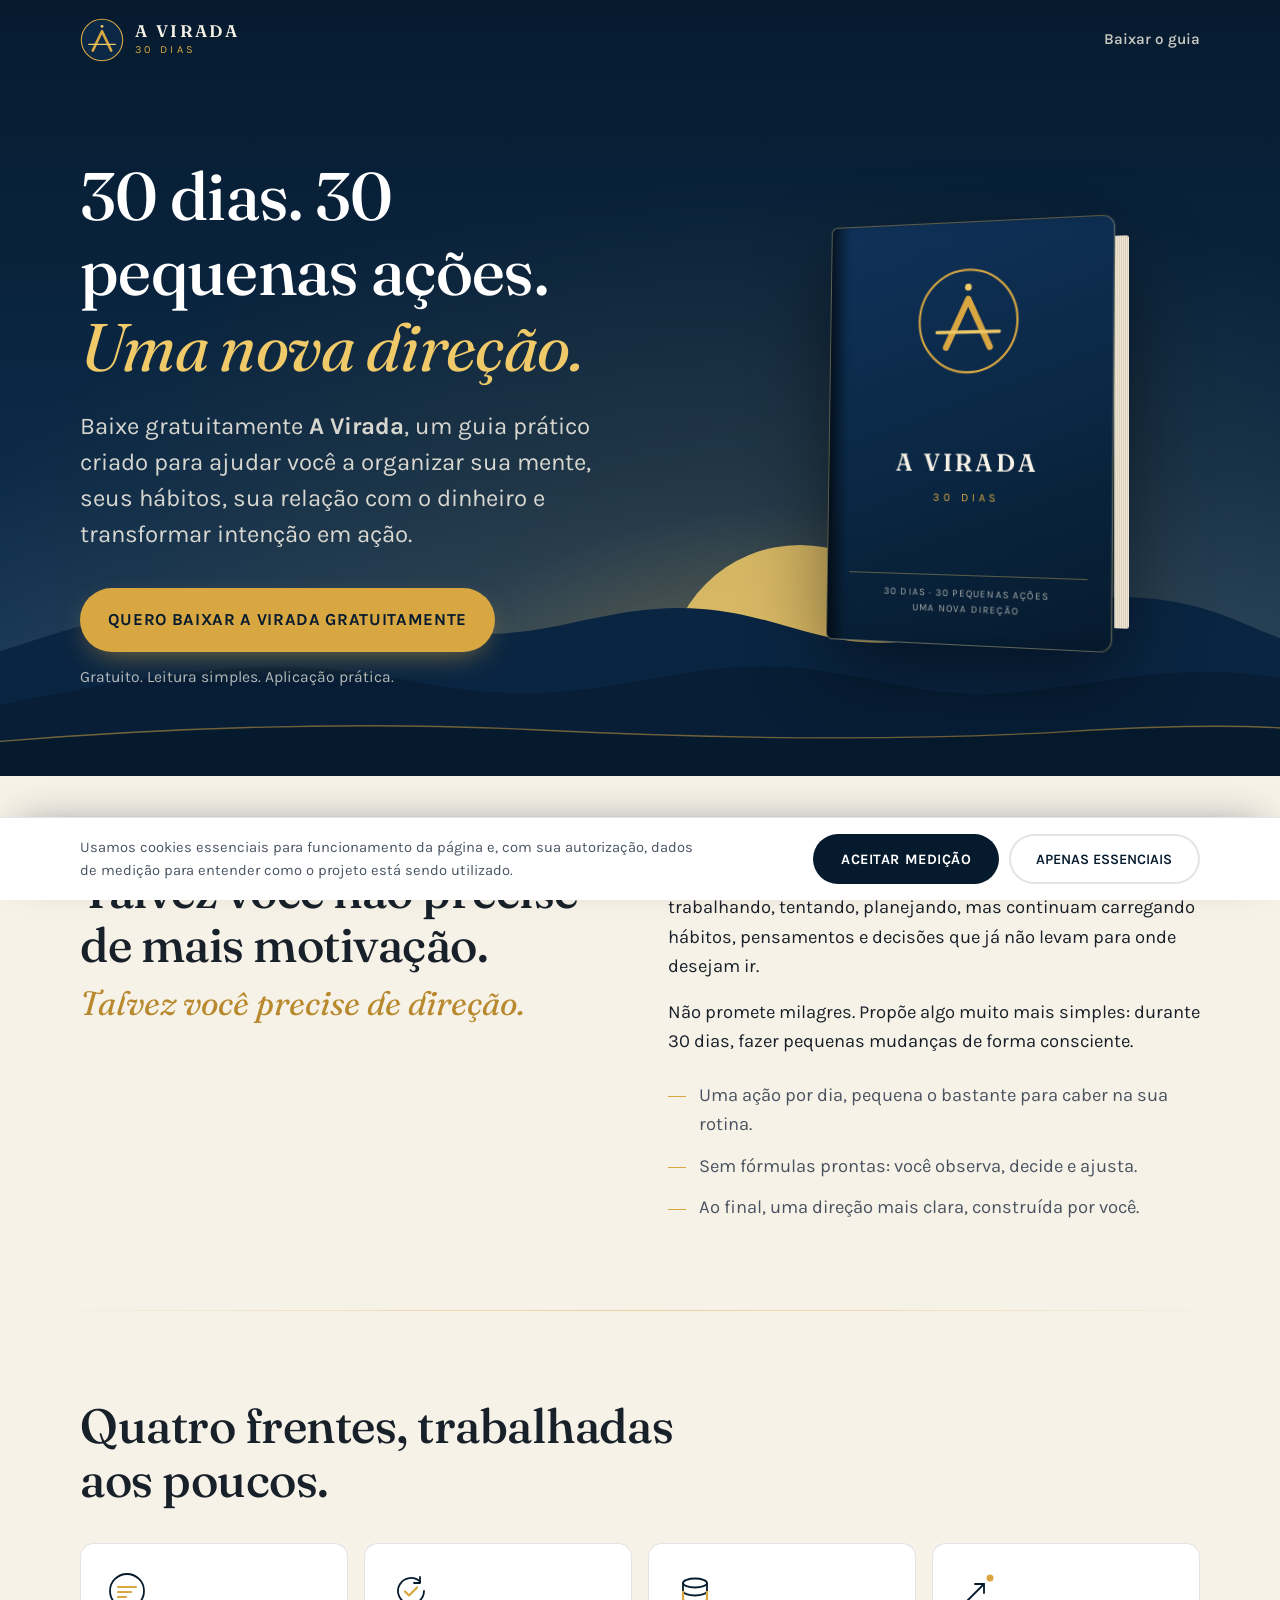
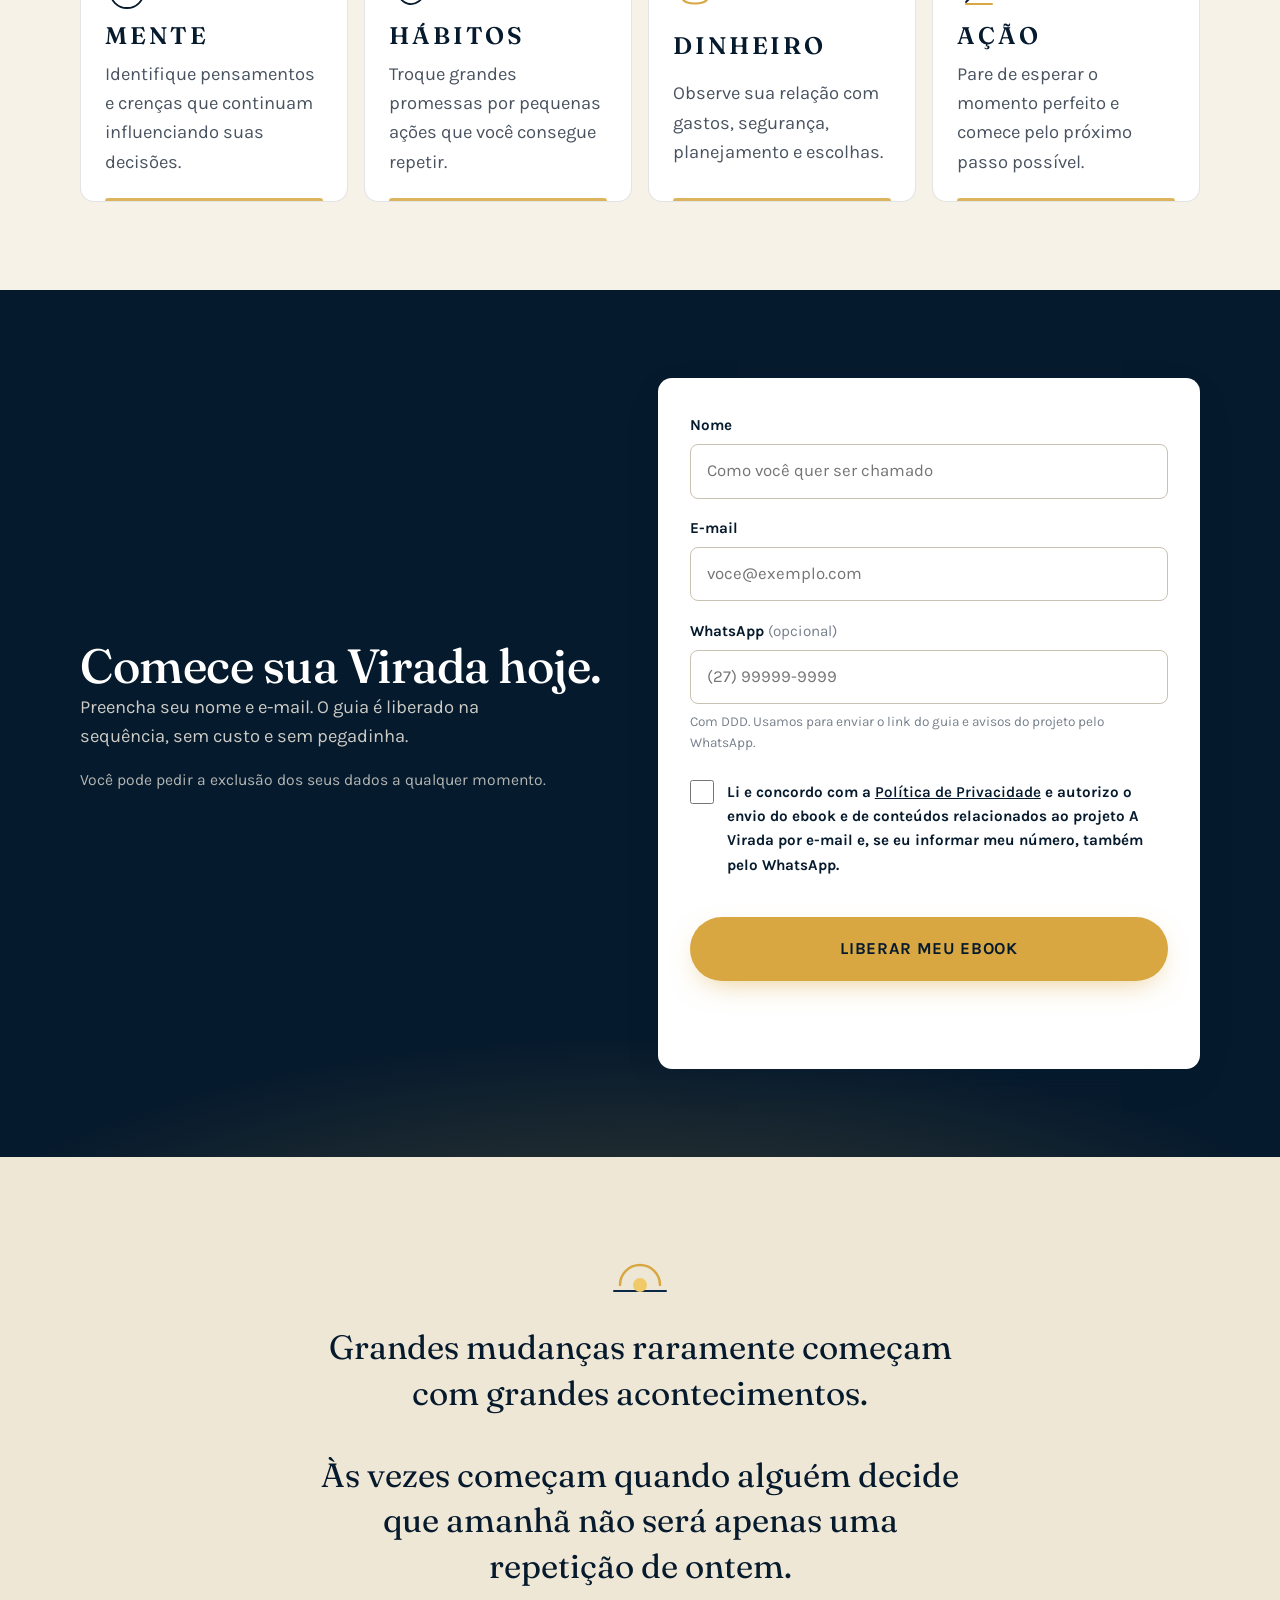
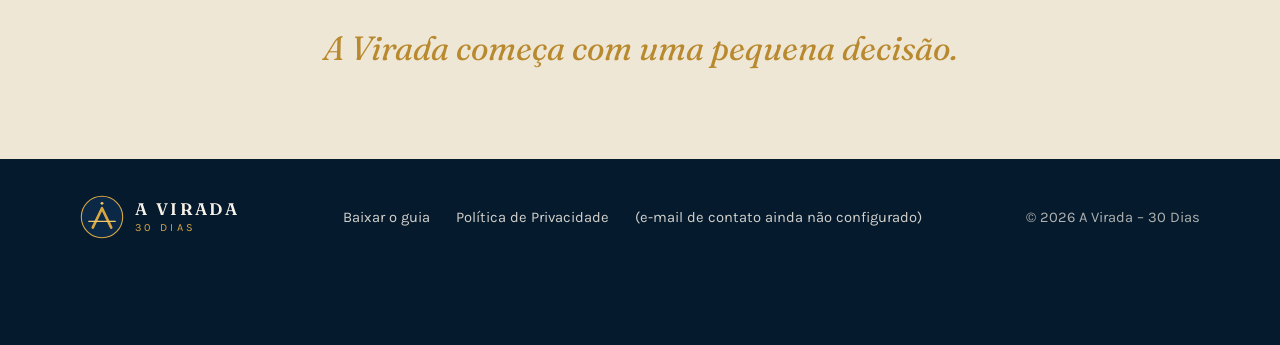
==== site/index.html @ a17c11aa "Site A Virada – 30 Dias: landing, obrigado, privacidade e workflow de publicação Co-Authored-By: Cla" ====
<!DOCTYPE html>
<html lang="pt-BR">
<head>
  <meta charset="UTF-8">
  <meta name="viewport" content="width=device-width, initial-scale=1">
  <title>A Virada – 30 Dias | Guia Gratuito</title>
  <meta name="description" content="Baixe gratuitamente A Virada, um guia prático de 30 dias para trabalhar mente, hábitos, dinheiro e ação através de pequenas mudanças.">
  <link rel="canonical" href="">
  <meta name="theme-color" content="#061A2D">
  <meta name="robots" content="index, follow">

  <meta property="og:type" content="website">
  <meta property="og:locale" content="pt_BR">
  <meta property="og:site_name" content="A Virada – 30 Dias">
  <meta property="og:title" content="A Virada – 30 Dias">
  <meta property="og:description" content="30 dias. 30 pequenas ações. Uma nova direção.">
  <meta property="og:url" content="">
  <meta property="og:image" content="assets/img/og-image.png">
  <meta property="og:image:width" content="1200">
  <meta property="og:image:height" content="630">
  <meta name="twitter:card" content="summary_large_image">
  <meta name="twitter:title" content="A Virada – 30 Dias">
  <meta name="twitter:description" content="30 dias. 30 pequenas ações. Uma nova direção.">
  <meta name="twitter:image" content="assets/img/og-image.png">

  <link rel="icon" type="image/svg+xml" href="assets/img/favicon.svg">
  <link rel="apple-touch-icon" href="assets/img/apple-touch-icon.png">

  <link rel="preconnect" href="https://fonts.googleapis.com">
  <link rel="preconnect" href="https://fonts.gstatic.com" crossorigin>
  <link rel="stylesheet" href="https://fonts.googleapis.com/css2?family=Fraunces:ital,opsz,wght@0,9..144,400;0,9..144,500;0,9..144,600;1,9..144,400;1,9..144,500&family=Karla:wght@400;600;700&display=swap">
  <link rel="stylesheet" href="assets/css/styles.css">

  <script type="application/ld+json">
  {
    "@context": "https://schema.org",
    "@type": "Book",
    "name": "A Virada – 30 Dias",
    "description": "Guia prático de 30 dias para trabalhar mente, hábitos, dinheiro e ação através de pequenas mudanças.",
    "inLanguage": "pt-BR",
    "isAccessibleForFree": true,
    "bookFormat": "https://schema.org/EBook"
  }
  </script>
</head>
<body>
  <a class="skip-link" href="#conteudo">Pular para o conteúdo</a>

  <header class="site-header">
    <div class="wrap">
      <a class="brand" href="./" aria-label="A Virada – 30 Dias, início">
        <svg class="brand-mark" viewBox="0 0 100 100" aria-hidden="true" focusable="false">
          <circle cx="50" cy="50" r="47" fill="#0B2947" stroke="#D8A742" stroke-width="2.5"/>
          <circle cx="50" cy="19" r="3.2" fill="#F0C968"/>
          <path d="M29 74 L50 30 L71 74" fill="none" stroke="#D8A742" stroke-width="6" stroke-linecap="round" stroke-linejoin="round"/>
          <path d="M20 60 H80" stroke="#F0C968" stroke-width="3" stroke-linecap="round"/>
        </svg>
        <span class="brand-text"><b>A VIRADA</b><small>30 DIAS</small></span>
      </a>
      <a class="header-link" href="#cadastro">Baixar o guia</a>
    </div>
  </header>

  <main id="conteudo">

    <!-- ===================== HERO ===================== -->
    <section class="hero" aria-labelledby="titulo-principal">
      <div class="hero-sky" aria-hidden="true">
        <svg viewBox="0 0 1440 900" preserveAspectRatio="xMidYMax slice">
          <defs>
            <linearGradient id="sky" x1="0" y1="0" x2="0" y2="1">
              <stop offset="0" stop-color="#061A2D"/>
              <stop offset=".62" stop-color="#0B2947"/>
              <stop offset="1" stop-color="#1B3E63"/>
            </linearGradient>
            <radialGradient id="glow" cx=".62" cy="1" r=".75">
              <stop offset="0" stop-color="#D8A742" stop-opacity=".55"/>
              <stop offset=".45" stop-color="#D8A742" stop-opacity=".12"/>
              <stop offset="1" stop-color="#D8A742" stop-opacity="0"/>
            </radialGradient>
          </defs>
          <rect width="1440" height="900" fill="url(#sky)"/>
          <rect width="1440" height="900" fill="url(#glow)"/>
          <circle cx="900" cy="790" r="150" fill="#F0C968" opacity=".85"/>
          <path d="M0 900 L0 760 C120 720 220 690 330 700 C420 708 470 745 560 740 C640 736 700 705 790 712 C880 719 930 760 1020 748 C1110 736 1180 690 1290 700 C1360 706 1400 730 1440 745 L1440 900 Z" fill="#0A2542"/>
          <path d="M0 900 L0 820 C150 790 260 770 370 780 C470 789 520 812 620 806 C720 800 790 770 890 778 C990 786 1040 815 1140 806 C1240 797 1330 770 1440 790 L1440 900 Z" fill="#071E36"/>
          <path d="M0 900 L0 862 C200 845 400 838 600 848 C800 858 1000 862 1200 850 C1300 844 1380 842 1440 846 L1440 900 Z" fill="#061A2D"/>
          <path d="M0 861 C200 845 400 838 600 848 C800 858 1000 862 1200 850 C1300 844 1380 842 1440 846" fill="none" stroke="#D8A742" stroke-opacity=".5" stroke-width="1.5"/>
        </svg>
      </div>

      <div class="wrap">
        <div class="hero-copy">
          <h1 id="titulo-principal">30 dias. 30 pequenas ações. <em>Uma nova direção.</em></h1>
          <p class="lead">Baixe gratuitamente <strong>A Virada</strong>, um guia prático criado para ajudar você a organizar sua mente, seus hábitos, sua relação com o dinheiro e transformar intenção em ação.</p>
          <div class="cta-row">
            <a class="btn btn-primary btn-lg" href="#cadastro" data-cta="hero">QUERO BAIXAR A VIRADA GRATUITAMENTE</a>
            <span class="note-light">Gratuito. Leitura simples. Aplicação prática.</span>
          </div>
        </div>

        <div class="hero-book" aria-hidden="true">
          <div class="book">
            <div class="book-pages"></div>
            <div class="book-cover">
              <svg class="book-emblem" viewBox="0 0 100 100" focusable="false">
                <circle cx="50" cy="50" r="47" fill="none" stroke="#D8A742" stroke-width="2"/>
                <circle cx="50" cy="19" r="3.2" fill="#F0C968"/>
                <path d="M29 74 L50 30 L71 74" fill="none" stroke="#D8A742" stroke-width="6" stroke-linecap="round" stroke-linejoin="round"/>
                <path d="M20 60 H80" stroke="#F0C968" stroke-width="3" stroke-linecap="round"/>
              </svg>
              <div class="book-title"><b>A VIRADA</b><small>30 DIAS</small></div>
              <div class="book-tag">30 DIAS · 30 PEQUENAS AÇÕES<br>UMA NOVA DIREÇÃO</div>
            </div>
          </div>
        </div>
      </div>
    </section>

    <!-- ===================== PARA QUEM É ===================== -->
    <section class="section" aria-labelledby="para-quem">
      <div class="wrap two-col">
        <div>
          <h2 id="para-quem">Talvez você não precise de mais motivação.</h2>
          <p class="sub">Talvez você precise de direção.</p>
        </div>
        <div class="measure">
          <p>A Virada foi criado para pessoas que sentem que estão trabalhando, tentando, planejando, mas continuam carregando hábitos, pensamentos e decisões que já não levam para onde desejam ir.</p>
          <p>Não promete milagres. Propõe algo muito mais simples: durante 30 dias, fazer pequenas mudanças de forma consciente.</p>
          <ul class="quiet-list">
            <li>Uma ação por dia, pequena o bastante para caber na sua rotina.</li>
            <li>Sem fórmulas prontas: você observa, decide e ajusta.</li>
            <li>Ao final, uma direção mais clara, construída por você.</li>
          </ul>
        </div>
      </div>
    </section>

    <hr class="rule">

    <!-- ===================== OS 4 PILARES ===================== -->
    <section class="section" aria-labelledby="pilares">
      <div class="wrap">
        <h2 id="pilares">Quatro frentes, trabalhadas aos poucos.</h2>
        <div class="pillars">
          <article class="pillar">
            <svg class="pillar-icon" viewBox="0 0 44 44" aria-hidden="true" focusable="false"><circle cx="22" cy="22" r="17" fill="none" stroke="currentColor" stroke-width="1.8"/><path d="M13 18h18M13 23h13M13 28h8" stroke="#D8A742" stroke-width="2.2" stroke-linecap="round"/></svg>
            <h3>MENTE</h3>
            <p>Identifique pensamentos e crenças que continuam influenciando suas decisões.</p>
          </article>
          <article class="pillar">
            <svg class="pillar-icon" viewBox="0 0 44 44" aria-hidden="true" focusable="false"><path d="M35 22a13 13 0 1 1-3.8-9.2" fill="none" stroke="currentColor" stroke-width="1.8" stroke-linecap="round"/><path d="M31 8v6h-6" fill="none" stroke="currentColor" stroke-width="1.8" stroke-linecap="round" stroke-linejoin="round"/><path d="M16 22.5l4 4 8-8" fill="none" stroke="#D8A742" stroke-width="2.4" stroke-linecap="round" stroke-linejoin="round"/></svg>
            <h3>HÁBITOS</h3>
            <p>Troque grandes promessas por pequenas ações que você consegue repetir.</p>
          </article>
          <article class="pillar">
            <svg class="pillar-icon" viewBox="0 0 44 44" aria-hidden="true" focusable="false"><ellipse cx="22" cy="14" rx="12" ry="4.5" fill="none" stroke="currentColor" stroke-width="1.8"/><path d="M10 14v8c0 2.5 5.4 4.5 12 4.5s12-2 12-4.5v-8" fill="none" stroke="currentColor" stroke-width="1.8"/><path d="M10 22v8c0 2.5 5.4 4.5 12 4.5s12-2 12-4.5v-8" fill="none" stroke="#D8A742" stroke-width="2.2"/></svg>
            <h3>DINHEIRO</h3>
            <p>Observe sua relação com gastos, segurança, planejamento e escolhas.</p>
          </article>
          <article class="pillar">
            <svg class="pillar-icon" viewBox="0 0 44 44" aria-hidden="true" focusable="false"><path d="M9 33L27 15" stroke="currentColor" stroke-width="1.8" stroke-linecap="round"/><path d="M18 15h9v9" fill="none" stroke="currentColor" stroke-width="1.8" stroke-linecap="round" stroke-linejoin="round"/><circle cx="33" cy="9" r="3.5" fill="#D8A742"/><path d="M9 35h26" stroke="#D8A742" stroke-width="2" stroke-linecap="round"/></svg>
            <h3>AÇÃO</h3>
            <p>Pare de esperar o momento perfeito e comece pelo próximo passo possível.</p>
          </article>
        </div>
      </div>
    </section>

    <!-- ===================== CAPTURA ===================== -->
    <section class="section capture" id="cadastro" aria-labelledby="titulo-cadastro">
      <div class="wrap">
        <div>
          <h2 id="titulo-cadastro">Comece sua Virada hoje.</h2>
          <p class="intro">Preencha seu nome e e-mail. O guia é liberado na sequência, sem custo e sem pegadinha.</p>
          <p class="note-light">Você pode pedir a exclusão dos seus dados a qualquer momento.</p>
        </div>

        <form class="form-card" id="lead-form" novalidate autocomplete="on">
          <div class="field">
            <label for="nome">Nome</label>
            <input type="text" id="nome" name="name" autocomplete="given-name" required minlength="2" maxlength="80" placeholder="Como você quer ser chamado" aria-describedby="err-nome">
            <span class="err" id="err-nome" role="alert">Informe seu nome (pelo menos 2 letras).</span>
          </div>
          <div class="field">
            <label for="email">E-mail</label>
            <input type="email" id="email" name="email" autocomplete="email" inputmode="email" required maxlength="120" placeholder="voce@exemplo.com" aria-describedby="err-email">
            <span class="err" id="err-email" role="alert">Informe um e-mail válido.</span>
          </div>
          <div class="field" id="field-phone">
            <label for="telefone">WhatsApp <span class="label-opt" id="phone-opt">(opcional)</span></label>
            <input type="tel" id="telefone" name="phone" autocomplete="tel-national" inputmode="tel" maxlength="20" placeholder="(27) 99999-9999" aria-describedby="err-telefone hint-telefone">
            <span class="hint" id="hint-telefone">Com DDD. Usamos para enviar o link do guia e avisos do projeto pelo WhatsApp.</span>
            <span class="err" id="err-telefone" role="alert">Informe um celular válido com DDD (ex.: 27 99999-9999).</span>
          </div>

          <!-- proteção anti-spam: campo invisível que humanos não preenchem + tempo mínimo -->
          <div class="hp" aria-hidden="true">
            <label for="website">Deixe em branco</label>
            <input type="text" id="website" name="website" tabindex="-1" autocomplete="off">
          </div>
          <input type="hidden" name="ts" id="form-ts">

          <div class="field">
            <div class="consent">
              <input type="checkbox" id="consentimento" name="consent" required aria-describedby="err-consent">
              <label for="consentimento">Li e concordo com a <a href="privacidade.html" target="_blank" rel="noopener">Política de Privacidade</a> e autorizo o envio do ebook e de conteúdos relacionados ao projeto A Virada por e-mail e, se eu informar meu número, também pelo WhatsApp.</label>
            </div>
            <span class="err" id="err-consent" role="alert">Para receber o ebook, é preciso concordar com a política.</span>
          </div>

          <button type="submit" class="btn btn-primary btn-lg" id="submit-btn" style="width:100%">LIBERAR MEU EBOOK</button>
          <p class="form-status" id="form-status" aria-live="polite"></p>
        </form>
      </div>
    </section>

    <!-- ===================== EDITORIAL ===================== -->
    <section class="section editorial" aria-label="Mensagem final">
      <div class="wrap">
        <svg class="sun" viewBox="0 0 56 56" aria-hidden="true" focusable="false"><path d="M8 40a20 20 0 0 1 40 0" fill="none" stroke="#D8A742" stroke-width="2.5" stroke-linecap="round"/><path d="M2 46h52" stroke="#0B2947" stroke-width="2" stroke-linecap="round"/><circle cx="28" cy="40" r="7" fill="#F0C968"/></svg>
        <blockquote>
          <p>Grandes mudanças raramente começam com grandes acontecimentos.</p>
          <p>Às vezes começam quando alguém decide que amanhã não será apenas uma repetição de ontem.</p>
          <p>A Virada começa com uma pequena decisão.</p>
        </blockquote>
      </div>
    </section>
  </main>

  <footer class="site-footer">
    <div class="wrap">
      <a class="brand" href="./">
        <svg class="brand-mark" viewBox="0 0 100 100" aria-hidden="true" focusable="false"><circle cx="50" cy="50" r="47" fill="#0B2947" stroke="#D8A742" stroke-width="2.5"/><circle cx="50" cy="19" r="3.2" fill="#F0C968"/><path d="M29 74 L50 30 L71 74" fill="none" stroke="#D8A742" stroke-width="6" stroke-linecap="round" stroke-linejoin="round"/><path d="M20 60 H80" stroke="#F0C968" stroke-width="3" stroke-linecap="round"/></svg>
        <span class="brand-text"><b>A VIRADA</b><small>30 DIAS</small></span>
      </a>
      <nav aria-label="Rodapé">
        <a href="#cadastro">Baixar o guia</a>
        <a href="privacidade.html">Política de Privacidade</a>
        <a href="#" data-contact-email>Contato</a>
      </nav>
      <span>© <span data-year></span> A Virada – 30 Dias</span>
    </div>
  </footer>

  <!-- ===================== CONSENTIMENTO ===================== -->
  <div class="consent-banner" id="consent-banner" role="dialog" aria-live="polite" aria-label="Preferências de cookies" aria-hidden="true">
    <div class="wrap">
      <p>Usamos cookies essenciais para funcionamento da página e, com sua autorização, dados de medição para entender como o projeto está sendo utilizado.</p>
      <div class="actions">
        <button type="button" class="btn btn-navy" id="consent-accept">ACEITAR MEDIÇÃO</button>
        <button type="button" class="btn btn-ghost" id="consent-essential">APENAS ESSENCIAIS</button>
      </div>
    </div>
  </div>

  <script src="assets/js/config.js"></script>
  <script src="assets/js/app.js"></script>
  <script src="assets/js/leads.js"></script>
</body>
</html>
---- site/assets/css/styles.css ----
/* =====================================================================
   A VIRADA – 30 DIAS  |  Folha de estilo única
   Mobile-first. Paleta e tipografia definidas em :root.
   ===================================================================== */

:root {
  --navy: #061A2D;
  --navy-2: #0B2947;
  --navy-3: #12365C;
  --gold: #D8A742;
  --gold-light: #F0C968;
  --gold-deep: #B8892E;
  --cream: #F7F2E7;
  --cream-2: #EFE7D6;
  --white: #FFFFFF;
  --ink: #18202A;
  --ink-soft: #4A5461;
  --ink-mute: #77808C;
  --line: rgba(24, 32, 42, 0.12);
  --line-gold: rgba(216, 167, 66, 0.45);

  --font-display: "Fraunces", "Iowan Old Style", "Palatino Linotype", Georgia, serif;
  --font-body: "Karla", "Segoe UI", Roboto, "Helvetica Neue", Arial, sans-serif;

  --step--1: clamp(0.9rem, 0.87rem + 0.15vw, 0.98rem);
  --step-0: clamp(1.05rem, 1rem + 0.25vw, 1.15rem);
  --step-1: clamp(1.25rem, 1.15rem + 0.5vw, 1.5rem);
  --step-2: clamp(1.55rem, 1.35rem + 1vw, 2.1rem);
  --step-3: clamp(2rem, 1.6rem + 2vw, 3rem);
  --step-4: clamp(2.4rem, 1.7rem + 3.5vw, 4.2rem);

  --space-1: 0.5rem;
  --space-2: 1rem;
  --space-3: 1.5rem;
  --space-4: 2.25rem;
  --space-5: 3.5rem;
  --space-6: 5.5rem;

  --radius: 14px;
  --radius-sm: 8px;
  --shadow-soft: 0 12px 40px -18px rgba(6, 26, 45, 0.45);
  --wrap: 1120px;
  --measure: 62ch;
}

*, *::before, *::after { box-sizing: border-box; }
html { -webkit-text-size-adjust: 100%; scroll-behavior: smooth; }
@media (prefers-reduced-motion: reduce) {
  html { scroll-behavior: auto; }
  *, *::before, *::after { animation: none !important; transition: none !important; }
}
body {
  margin: 0;
  font-family: var(--font-body);
  font-size: var(--step-0);
  line-height: 1.6;
  color: var(--ink);
  background: var(--cream);
  overflow-x: hidden;
  -webkit-font-smoothing: antialiased;
}
img, svg { max-width: 100%; height: auto; display: block; }
[hidden] { display: none !important; }
h1, h2, h3 { font-family: var(--font-display); font-weight: 500; line-height: 1.12; margin: 0; letter-spacing: -0.01em; }
p { margin: 0 0 var(--space-2); }
a { color: inherit; }
:focus-visible { outline: 3px solid var(--gold); outline-offset: 3px; border-radius: 4px; }
.sr-only { position: absolute; width: 1px; height: 1px; padding: 0; margin: -1px; overflow: hidden; clip: rect(0,0,0,0); white-space: nowrap; border: 0; }
.skip-link { position: absolute; left: 1rem; top: -4rem; background: var(--gold); color: var(--navy); padding: .6rem 1rem; border-radius: var(--radius-sm); font-weight: 700; z-index: 100; }
.skip-link:focus { top: 1rem; }

.wrap { width: min(100% - 2.5rem, var(--wrap)); margin-inline: auto; }
.measure { max-width: var(--measure); }
.center { text-align: center; }
.center .measure { margin-inline: auto; }

/* ---------- Botões ---------- */
.btn {
  display: inline-flex; align-items: center; justify-content: center; gap: .6rem;
  min-height: 56px; padding: .9rem 1.6rem;
  font-family: var(--font-body); font-weight: 700; font-size: 1rem; letter-spacing: .04em;
  text-decoration: none; border-radius: 999px; border: 2px solid transparent; cursor: pointer;
  transition: transform .15s ease, background-color .15s ease, box-shadow .15s ease;
  width: 100%;
}
.btn:active { transform: translateY(1px); }
.btn-primary { background: var(--gold); color: var(--navy); box-shadow: 0 10px 30px -12px rgba(216,167,66,.7); }
.btn-primary:hover { background: var(--gold-light); }
.btn-outline { background: transparent; color: var(--cream); border-color: rgba(247,242,231,.45); }
.btn-outline:hover { border-color: var(--gold-light); color: var(--gold-light); }
.btn-ghost { background: var(--white); color: var(--navy); border-color: var(--line); min-height: 50px; font-weight: 600; letter-spacing: 0; }
.btn-ghost:hover { border-color: var(--navy); }
.btn-lg { min-height: 64px; font-size: 1.05rem; }
.btn svg { width: 20px; height: 20px; flex: none; }
@media (min-width: 600px) { .btn { width: auto; } }
.btn[disabled], .btn[aria-disabled="true"] { opacity: .6; cursor: not-allowed; }

.note { font-size: var(--step--1); color: var(--ink-mute); }
.note-light { font-size: var(--step--1); color: rgba(247,242,231,.72); }

/* ---------- Cabeçalho ---------- */
.site-header { position: absolute; inset: 0 0 auto 0; z-index: 10; padding: 1.1rem 0; }
.site-header .wrap { display: flex; align-items: center; justify-content: space-between; gap: 1rem; }
.brand { display: inline-flex; align-items: center; gap: .7rem; text-decoration: none; color: var(--cream); }
.brand-mark { width: 44px; height: 44px; flex: none; }
.brand-text { display: flex; flex-direction: column; line-height: 1; }
.brand-text b { font-family: var(--font-display); font-weight: 600; font-size: 1.05rem; letter-spacing: .14em; }
.brand-text small { font-size: .68rem; letter-spacing: .3em; color: var(--gold); margin-top: .3rem; }
.header-link { color: rgba(247,242,231,.8); text-decoration: none; font-size: .95rem; font-weight: 600; }
.header-link:hover { color: var(--gold-light); }

/* ---------- Hero ---------- */
.hero {
  position: relative; color: var(--cream);
  background: var(--navy);
  padding: 6.5rem 0 0;
  overflow: hidden;
  isolation: isolate;
}
.hero-sky { position: absolute; inset: 0; z-index: -1; width: 100%; height: 100%; }
.hero-sky svg { width: 100%; height: 100%; }
.hero .wrap { display: grid; gap: var(--space-4); align-items: center; padding-bottom: var(--space-5); }
.hero-copy { text-align: center; }
.hero h1 { font-size: var(--step-4); font-weight: 500; color: var(--white); max-width: 14ch; margin-inline: auto; }
.hero h1 em { font-style: italic; color: var(--gold-light); font-weight: 400; }
.hero .lead { font-size: var(--step-1); line-height: 1.5; color: rgba(247,242,231,.86); max-width: 38ch; margin: var(--space-3) auto var(--space-4); }
.hero .cta-row { display: flex; flex-direction: column; align-items: center; gap: .8rem; }
.hero-book { display: flex; justify-content: center; padding: 1rem 0 0; }

@media (min-width: 900px) {
  .hero { padding-top: 8rem; }
  .hero .wrap { grid-template-columns: 1.15fr .85fr; gap: var(--space-5); min-height: 72vh; }
  .hero-copy { text-align: left; }
  .hero h1, .hero .lead { margin-inline: 0; }
  .hero .cta-row { align-items: flex-start; }
}

/* mockup do ebook */
.book { --w: 230px; width: var(--w); aspect-ratio: 3 / 4.25; position: relative; perspective: 1400px; filter: drop-shadow(0 30px 40px rgba(0,0,0,.45)); }
.book-cover {
  position: absolute; inset: 0; border-radius: 6px 12px 12px 6px;
  background: linear-gradient(160deg, #10325A 0%, #0B2947 45%, #061A2D 100%);
  transform: rotateY(-18deg) rotateX(2deg); transform-origin: left center;
  border: 1px solid rgba(240,201,104,.35);
  display: flex; flex-direction: column; align-items: center; justify-content: space-between;
  padding: 8% 8% 9%; color: var(--cream);
  box-shadow: inset 12px 0 20px -14px rgba(0,0,0,.7), inset -1px 0 0 rgba(255,255,255,.08);
}
.book-cover::before { content: ""; position: absolute; left: 0; top: 0; bottom: 0; width: 7%; background: linear-gradient(90deg, rgba(0,0,0,.45), rgba(0,0,0,0)); border-radius: 6px 0 0 6px; }
.book-pages { position: absolute; top: 2%; bottom: 2%; right: -3%; width: 5%; background: repeating-linear-gradient(90deg, #efe7d6 0 1px, #d9cfb8 1px 2px); border-radius: 0 3px 3px 0; transform: rotateY(-18deg) translateZ(-6px); transform-origin: left center; }
.book-emblem { width: 44%; margin-top: 8%; }
.book-title { text-align: center; }
.book-title b { display: block; font-family: var(--font-display); font-size: clamp(1.15rem, 1.4vw + .8rem, 1.5rem); letter-spacing: .12em; font-weight: 600; }
.book-title small { display: block; font-size: .7rem; letter-spacing: .36em; color: var(--gold); margin-top: .35rem; }
.book-tag { font-size: .62rem; letter-spacing: .12em; color: rgba(247,242,231,.65); text-align: center; line-height: 1.5; border-top: 1px solid rgba(240,201,104,.35); padding-top: .6rem; width: 100%; }
@media (min-width: 900px) { .book { --w: 290px; } }

/* ---------- Seções ---------- */
.section { padding: var(--space-6) 0; }
.section-tight { padding: var(--space-5) 0; }
.section h2 { font-size: var(--step-3); max-width: 20ch; }
.section .sub { font-family: var(--font-display); font-style: italic; font-size: var(--step-2); color: var(--gold-deep); margin: .35rem 0 var(--space-3); }
.section-dark { background: var(--navy-2); color: var(--cream); }
.section-dark h2 { color: var(--white); }
.section-dark .sub { color: var(--gold-light); }
.section-dark p { color: rgba(247,242,231,.85); }
.section-white { background: var(--white); }
.rule { border: 0; height: 1px; background: linear-gradient(90deg, transparent, var(--line-gold), transparent); margin: 0; }
.rule-dark { background: linear-gradient(90deg, transparent, rgba(240,201,104,.5), transparent); }

.two-col { display: grid; gap: var(--space-3); }
@media (min-width: 900px) { .two-col { grid-template-columns: 1fr 1fr; gap: var(--space-5); align-items: start; } }
.quiet-list { padding: 0; margin: var(--space-3) 0 0; list-style: none; display: grid; gap: .75rem; }
.quiet-list li { display: grid; grid-template-columns: 18px 1fr; gap: .8rem; align-items: start; color: var(--ink-soft); }
.quiet-list li::before { content: ""; width: 18px; height: 1px; background: var(--gold); margin-top: .85em; }

/* pilares */
.pillars { display: grid; gap: 1rem; margin-top: var(--space-4); }
.pillar {
  background: var(--white); border: 1px solid var(--line); border-radius: var(--radius);
  padding: 1.6rem 1.5rem 1.5rem; display: grid; gap: .6rem; position: relative;
}
.pillar::after { content: ""; position: absolute; left: 1.5rem; right: 1.5rem; bottom: 0; height: 3px; background: var(--gold); border-radius: 3px 3px 0 0; opacity: .85; }
.pillar-icon { width: 44px; height: 44px; color: var(--navy); }
.pillar h3 { font-size: var(--step-1); letter-spacing: .12em; font-weight: 600; color: var(--navy); }
.pillar p { margin: 0; color: var(--ink-soft); }
@media (min-width: 640px) { .pillars { grid-template-columns: 1fr 1fr; } }
@media (min-width: 1000px) { .pillars { grid-template-columns: repeat(4, 1fr); } }

/* ---------- Formulário de captura ---------- */
.capture { background: var(--navy); color: var(--cream); position: relative; overflow: hidden; }
.capture::before { content: ""; position: absolute; inset: auto -20% -60% -20%; height: 80%; background: radial-gradient(ellipse at center, rgba(216,167,66,.28), transparent 60%); pointer-events: none; }
.capture .wrap { position: relative; display: grid; gap: var(--space-4); }
.capture h2 { color: var(--white); }
.capture .intro { color: rgba(247,242,231,.82); max-width: 42ch; }
.form-card { background: var(--white); color: var(--ink); border-radius: var(--radius); padding: 1.6rem 1.35rem; box-shadow: var(--shadow-soft); }
@media (min-width: 900px) { .capture .wrap { grid-template-columns: 1fr 1fr; align-items: center; } .form-card { padding: 2.2rem 2rem; } }
.field { display: grid; gap: .4rem; margin-bottom: 1.1rem; }
.field label { font-weight: 700; font-size: .95rem; color: var(--navy); }
.field .label-opt { font-weight: 400; color: var(--ink-mute); }
.field .hint { font-size: .85rem; color: var(--ink-mute); }
.field input[type="text"], .field input[type="email"], .field input[type="tel"] {
  width: 100%; min-height: 54px; padding: .8rem 1rem; font: inherit; font-size: 1.05rem;
  border: 1.5px solid #C9C2B2; border-radius: var(--radius-sm); background: var(--white); color: var(--ink);
}
.field input:focus { outline: none; border-color: var(--navy); box-shadow: 0 0 0 4px rgba(216,167,66,.35); }
.field input[aria-invalid="true"] { border-color: #B23A3A; }
.field .err { color: #9C2C2C; font-size: .9rem; display: none; }
.field.has-error .err { display: block; }
.consent { display: grid; grid-template-columns: 24px 1fr; gap: .8rem; align-items: start; margin: .5rem 0 1.4rem; font-size: .93rem; color: var(--ink-soft); }
.consent input { width: 24px; height: 24px; margin: 0; accent-color: var(--navy); cursor: pointer; }
.consent a { color: var(--navy); font-weight: 600; }
.hp { position: absolute; left: -9999px; top: auto; width: 1px; height: 1px; overflow: hidden; }
.form-status { margin-top: 1rem; font-size: .95rem; min-height: 1.4em; }
.form-status.error { color: #9C2C2C; }
.form-status.ok { color: #1E6B3A; }

/* ---------- Editorial ---------- */
.editorial { background: var(--cream-2); text-align: center; }
.editorial blockquote { margin: 0 auto; max-width: 30ch; font-family: var(--font-display); font-size: var(--step-2); line-height: 1.35; color: var(--navy); }
.editorial blockquote p { margin-bottom: 1.1em; }
.editorial blockquote p:last-child { margin: 0; font-style: italic; color: var(--gold-deep); }
.editorial .sun { width: 56px; margin: 0 auto var(--space-3); }

/* ---------- Rodapé ---------- */
.site-footer { background: var(--navy); color: rgba(247,242,231,.7); padding: var(--space-4) 0 calc(var(--space-4) + 70px); font-size: .92rem; }
.site-footer .wrap { display: grid; gap: 1rem; }
.site-footer .brand { color: var(--cream); }
.site-footer nav { display: flex; flex-wrap: wrap; gap: 1rem 1.6rem; }
.site-footer a { color: rgba(247,242,231,.85); text-decoration: none; }
.site-footer a:hover { color: var(--gold-light); text-decoration: underline; }
@media (min-width: 720px) { .site-footer .wrap { grid-template-columns: auto 1fr auto; align-items: center; } .site-footer nav { justify-content: center; } }

/* ---------- Página de obrigado ---------- */
.thanks-hero { padding-top: 7rem; padding-bottom: var(--space-5); text-align: center; }
.thanks-hero .wrap { grid-template-columns: 1fr; min-height: 0; justify-items: center; }
.thanks-hero .hero-sky { opacity: .9; }
.thanks-hero h1 { font-size: var(--step-4); color: var(--white); max-width: 16ch; margin-inline: auto; }
.thanks-hero .lead { max-width: 36ch; margin-inline: auto; }
.thanks-hero .cta-row { align-items: center; }
.download-box { margin-top: var(--space-4); display: grid; gap: .9rem; justify-items: center; }
.pending { color: var(--gold-light); font-size: .95rem; background: rgba(6,26,45,.6); border: 1px dashed rgba(240,201,104,.6); padding: .8rem 1rem; border-radius: var(--radius-sm); max-width: 44ch; }

.contrib { background: var(--cream); }
.contrib h2 { font-size: var(--step-2); }
.contrib .intro { color: var(--ink-soft); }
.amounts { display: grid; grid-template-columns: repeat(2, 1fr); gap: .7rem; margin: var(--space-3) 0 var(--space-2); }
@media (min-width: 560px) { .amounts { grid-template-columns: repeat(4, 1fr); } }
.amount {
  min-height: 56px; border: 1.5px solid var(--line); background: var(--white); color: var(--navy);
  border-radius: var(--radius-sm); font: inherit; font-weight: 700; font-size: 1.05rem; cursor: pointer;
  transition: border-color .15s, background-color .15s;
}
.amount:hover { border-color: var(--gold); }
.amount[aria-pressed="true"] { border-color: var(--gold); background: #FBF3DE; box-shadow: inset 0 0 0 1px var(--gold); }
.amount-other { display: none; gap: .5rem; align-items: end; margin-bottom: var(--space-2); }
.amount-other.show { display: grid; grid-template-columns: 1fr auto; }
.amount-other label { font-size: .9rem; font-weight: 700; color: var(--navy); display: block; margin-bottom: .35rem; }
.amount-other input { width: 100%; min-height: 50px; padding: .6rem .9rem; font: inherit; font-size: 1.05rem; border: 1.5px solid #C9C2B2; border-radius: var(--radius-sm); }
.pix-card { background: var(--white); border: 1px solid var(--line); border-radius: var(--radius); padding: 1.5rem 1.25rem; display: grid; gap: 1rem; justify-items: center; text-align: center; margin-top: var(--space-2); }
.pix-card .qr { width: min(100%, 260px); aspect-ratio: 1; border: 1px solid var(--line); border-radius: var(--radius-sm); overflow: hidden; background: var(--white); }
.pix-card .qr svg { width: 100%; height: 100%; }
.pix-card .pix-code { width: 100%; font-family: ui-monospace, "SF Mono", Menlo, Consolas, monospace; font-size: .78rem; color: var(--ink-mute); word-break: break-all; background: var(--cream); padding: .7rem .8rem; border-radius: var(--radius-sm); max-height: 4.2em; overflow: hidden; }
.pix-card .btn { width: 100%; }
.pix-unavailable { border: 1px dashed var(--line-gold); border-radius: var(--radius); padding: 1.2rem 1.25rem; background: #FBF7EE; color: var(--ink-soft); font-size: .95rem; margin-top: var(--space-2); }
.pix-unavailable strong { color: var(--navy); }
.share-instead { margin-top: var(--space-3); text-align: center; }
.share-instead a { color: var(--navy); font-weight: 600; }
.copied { color: #1E6B3A; font-size: .92rem; font-weight: 600; min-height: 1.3em; }

.share { background: var(--white); }
.share-buttons { display: grid; gap: .8rem; margin-top: var(--space-3); }
@media (min-width: 640px) { .share-buttons { grid-template-columns: repeat(3, 1fr); } }
.share-buttons .btn { width: 100%; }
.share-msg { margin-top: var(--space-3); padding: 1rem 1.1rem; border-left: 3px solid var(--gold); background: var(--cream); color: var(--ink-soft); font-style: italic; border-radius: 0 var(--radius-sm) var(--radius-sm) 0; }

/* ---------- Página de privacidade ---------- */
.doc { padding-top: 7rem; }
.doc h1 { font-size: var(--step-3); color: var(--navy); margin-bottom: var(--space-2); }
.doc h2 { font-size: var(--step-1); color: var(--navy); margin: var(--space-4) 0 var(--space-1); max-width: none; }
.doc p, .doc li { color: var(--ink-soft); max-width: var(--measure); }
.doc ul { padding-left: 1.2rem; }
.doc .updated { color: var(--ink-mute); font-size: .9rem; }
.doc-header { background: var(--navy); padding: 5.5rem 0 var(--space-4); }
.doc-header h1 { color: var(--white); margin: 0; }
.doc-header .updated { color: rgba(247,242,231,.7); margin-top: .5rem; }
.doc-body { padding: var(--space-4) 0 var(--space-6); }
.doc-body h2:first-child { margin-top: 0; }

/* ---------- Banner de consentimento ---------- */
.consent-banner {
  position: fixed; left: 0; right: 0; bottom: 0; z-index: 50;
  background: var(--white); color: var(--ink); border-top: 1px solid var(--line);
  box-shadow: 0 -10px 40px -20px rgba(6,26,45,.5);
  padding: 1rem 0 max(1rem, env(safe-area-inset-bottom));
  transform: translateY(110%); transition: transform .3s ease;
}
.consent-banner.show { transform: translateY(0); }
.consent-banner .wrap { display: grid; gap: .9rem; }
.consent-banner p { margin: 0; font-size: .92rem; color: var(--ink-soft); max-width: 70ch; }
.consent-banner .actions { display: flex; flex-direction: column; gap: .6rem; }
.consent-banner .btn { min-height: 48px; font-size: .9rem; }
@media (min-width: 800px) { .consent-banner .wrap { grid-template-columns: 1fr auto; align-items: center; } .consent-banner .actions { flex-direction: row; } }
.btn-navy { background: var(--navy); color: var(--white); }
.btn-navy:hover { background: var(--navy-3); }
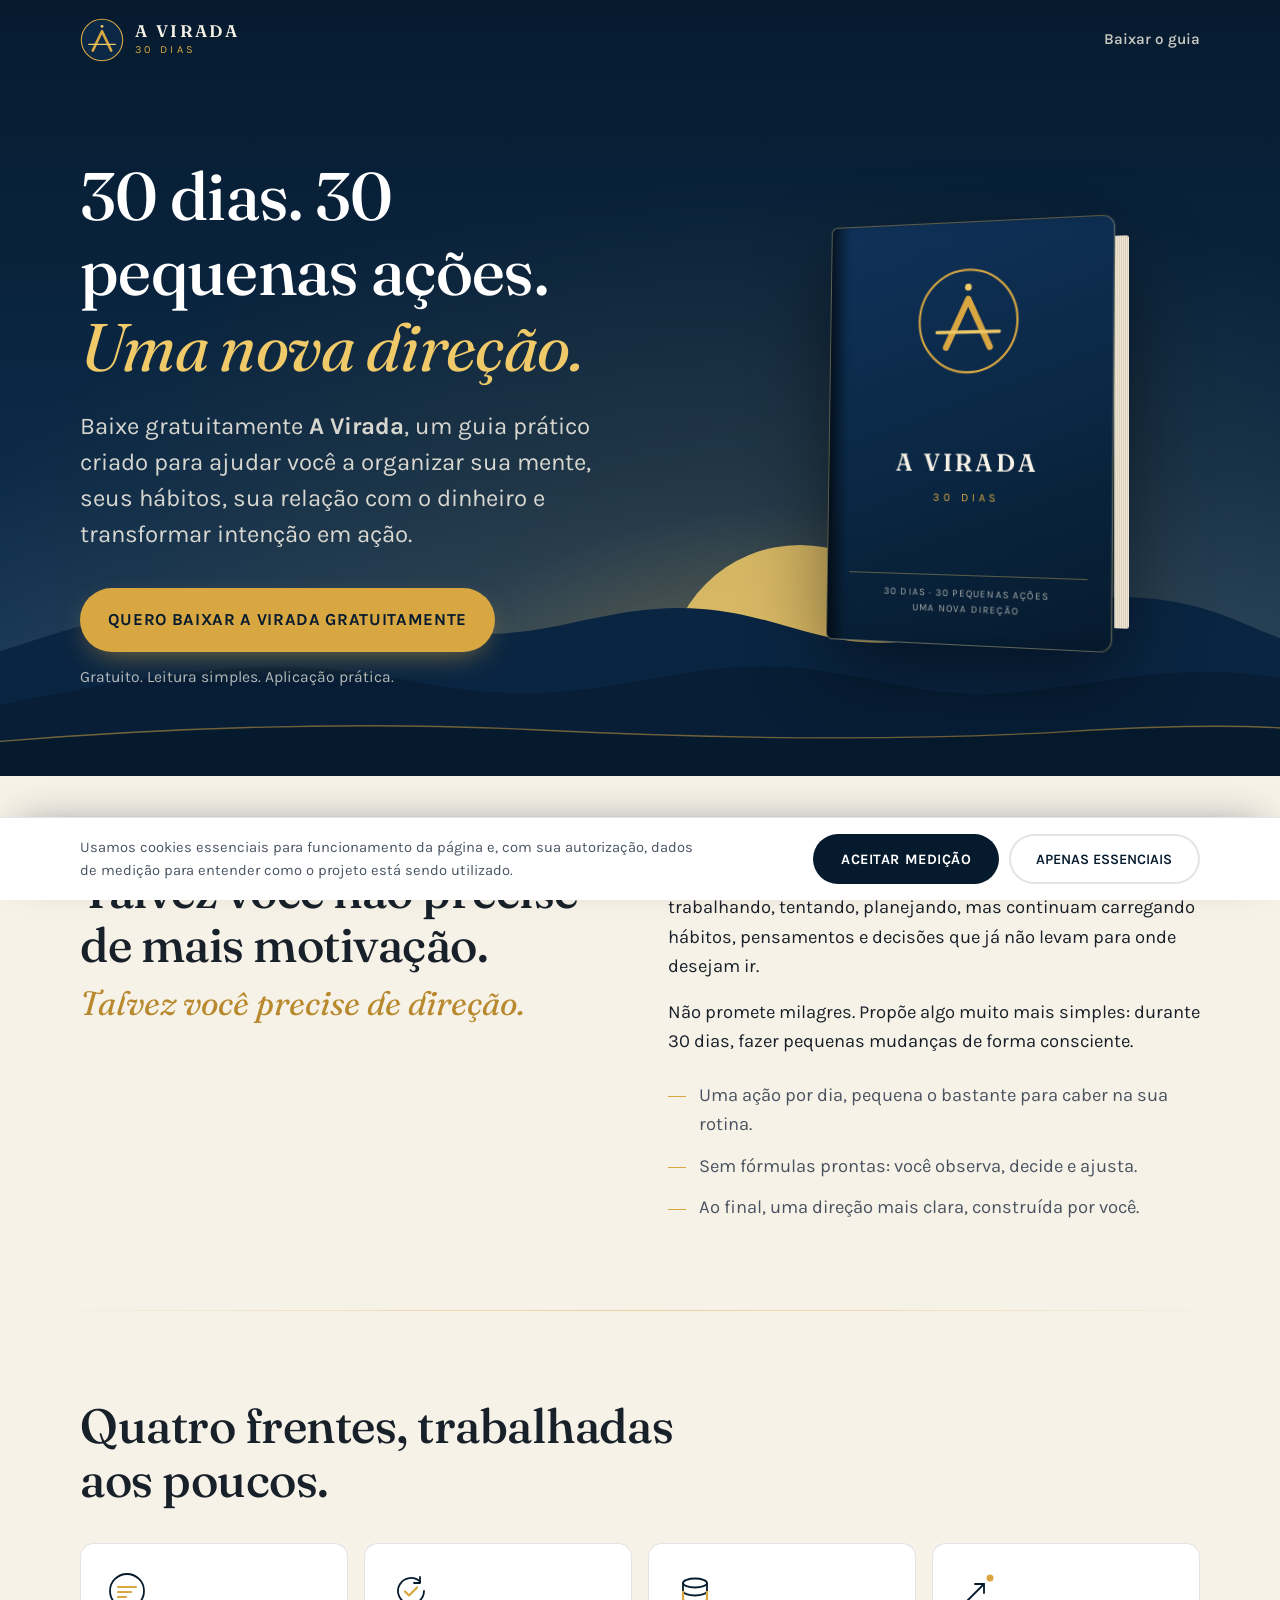
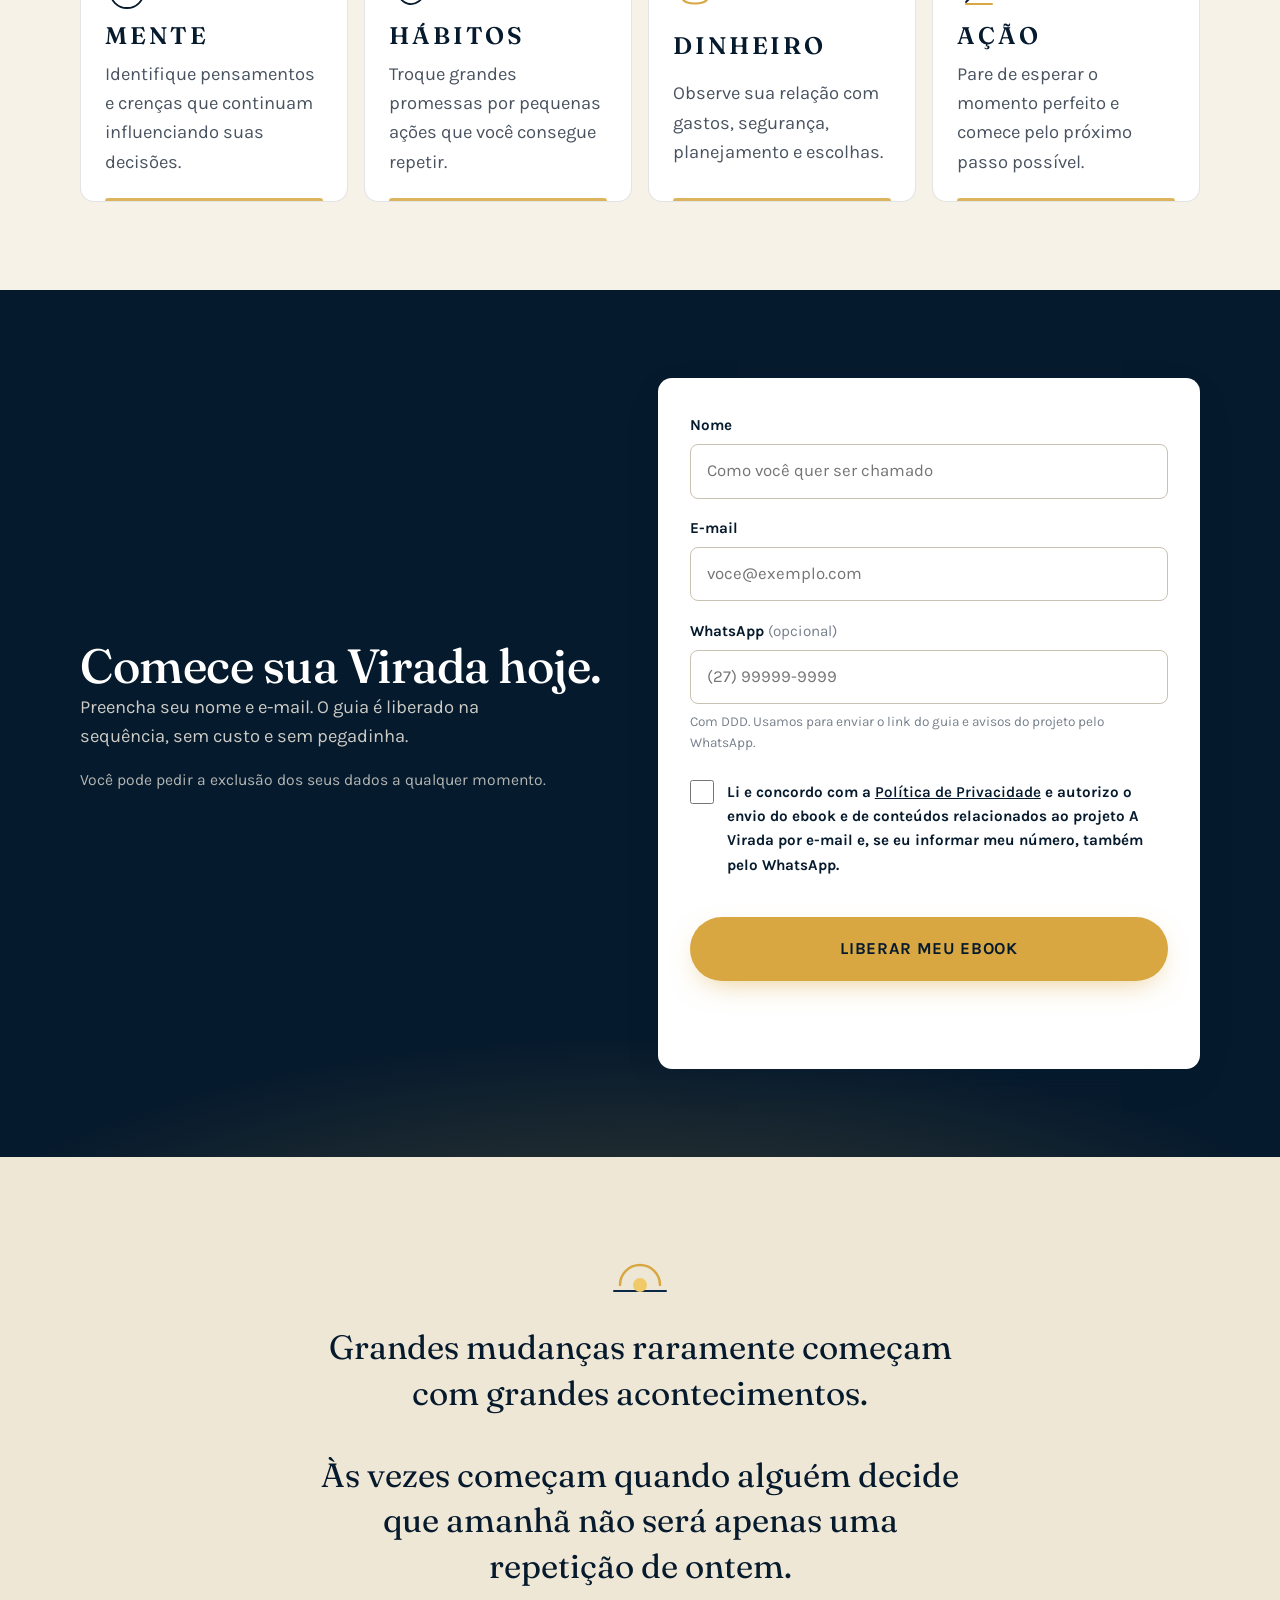
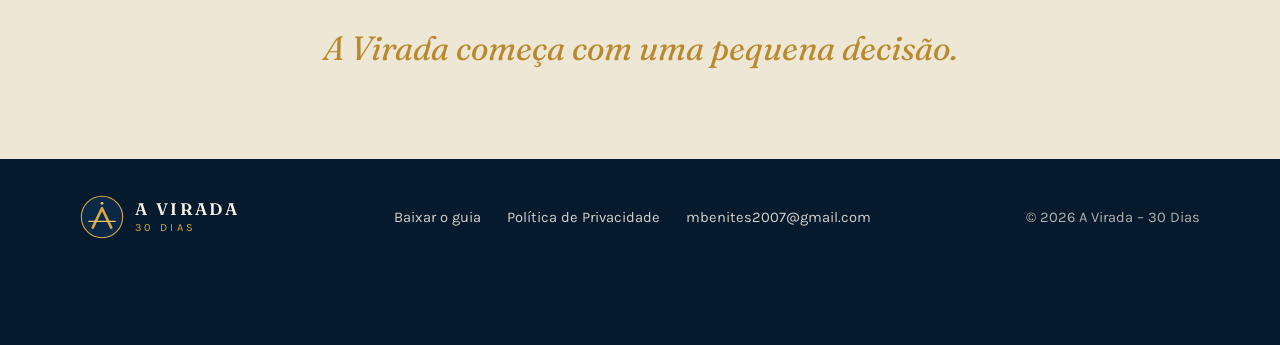
==== commit ce323bb8: "Versiona CSS/JS por commit para o navegador não servir assets antigos Co-Authored-By: Claude Fable 5" ====
--- a/site/index.html
+++ b/site/index.html
@@ -29,7 +29,7 @@
   <link rel="preconnect" href="https://fonts.googleapis.com">
   <link rel="preconnect" href="https://fonts.gstatic.com" crossorigin>
   <link rel="stylesheet" href="https://fonts.googleapis.com/css2?family=Fraunces:ital,opsz,wght@0,9..144,400;0,9..144,500;0,9..144,600;1,9..144,400;1,9..144,500&family=Karla:wght@400;600;700&display=swap">
-  <link rel="stylesheet" href="assets/css/styles.css">
+  <link rel="stylesheet" href="assets/css/styles.css?v=__BUILD__">
 
   <script type="application/ld+json">
   {
@@ -254,8 +254,8 @@
     </div>
   </div>
 
-  <script src="assets/js/config.js"></script>
-  <script src="assets/js/app.js"></script>
-  <script src="assets/js/leads.js"></script>
+  <script src="assets/js/config.js?v=__BUILD__"></script>
+  <script src="assets/js/app.js?v=__BUILD__"></script>
+  <script src="assets/js/leads.js?v=__BUILD__"></script>
 </body>
 </html>
--- a/site/assets/css/styles.css
+++ b/site/assets/css/styles.css
@@ -264,6 +264,8 @@
 .pix-card .btn { width: 100%; }
 .pix-unavailable { border: 1px dashed var(--line-gold); border-radius: var(--radius); padding: 1.2rem 1.25rem; background: #FBF7EE; color: var(--ink-soft); font-size: .95rem; margin-top: var(--space-2); }
 .pix-unavailable strong { color: var(--navy); }
+.link-alt { text-align: center; margin: 1rem 0 0; }
+.link-alt a { color: var(--navy); font-weight: 600; text-decoration: underline; text-underline-offset: 3px; }
 .share-instead { margin-top: var(--space-3); text-align: center; }
 .share-instead a { color: var(--navy); font-weight: 600; }
 .copied { color: #1E6B3A; font-size: .92rem; font-weight: 600; min-height: 1.3em; }
